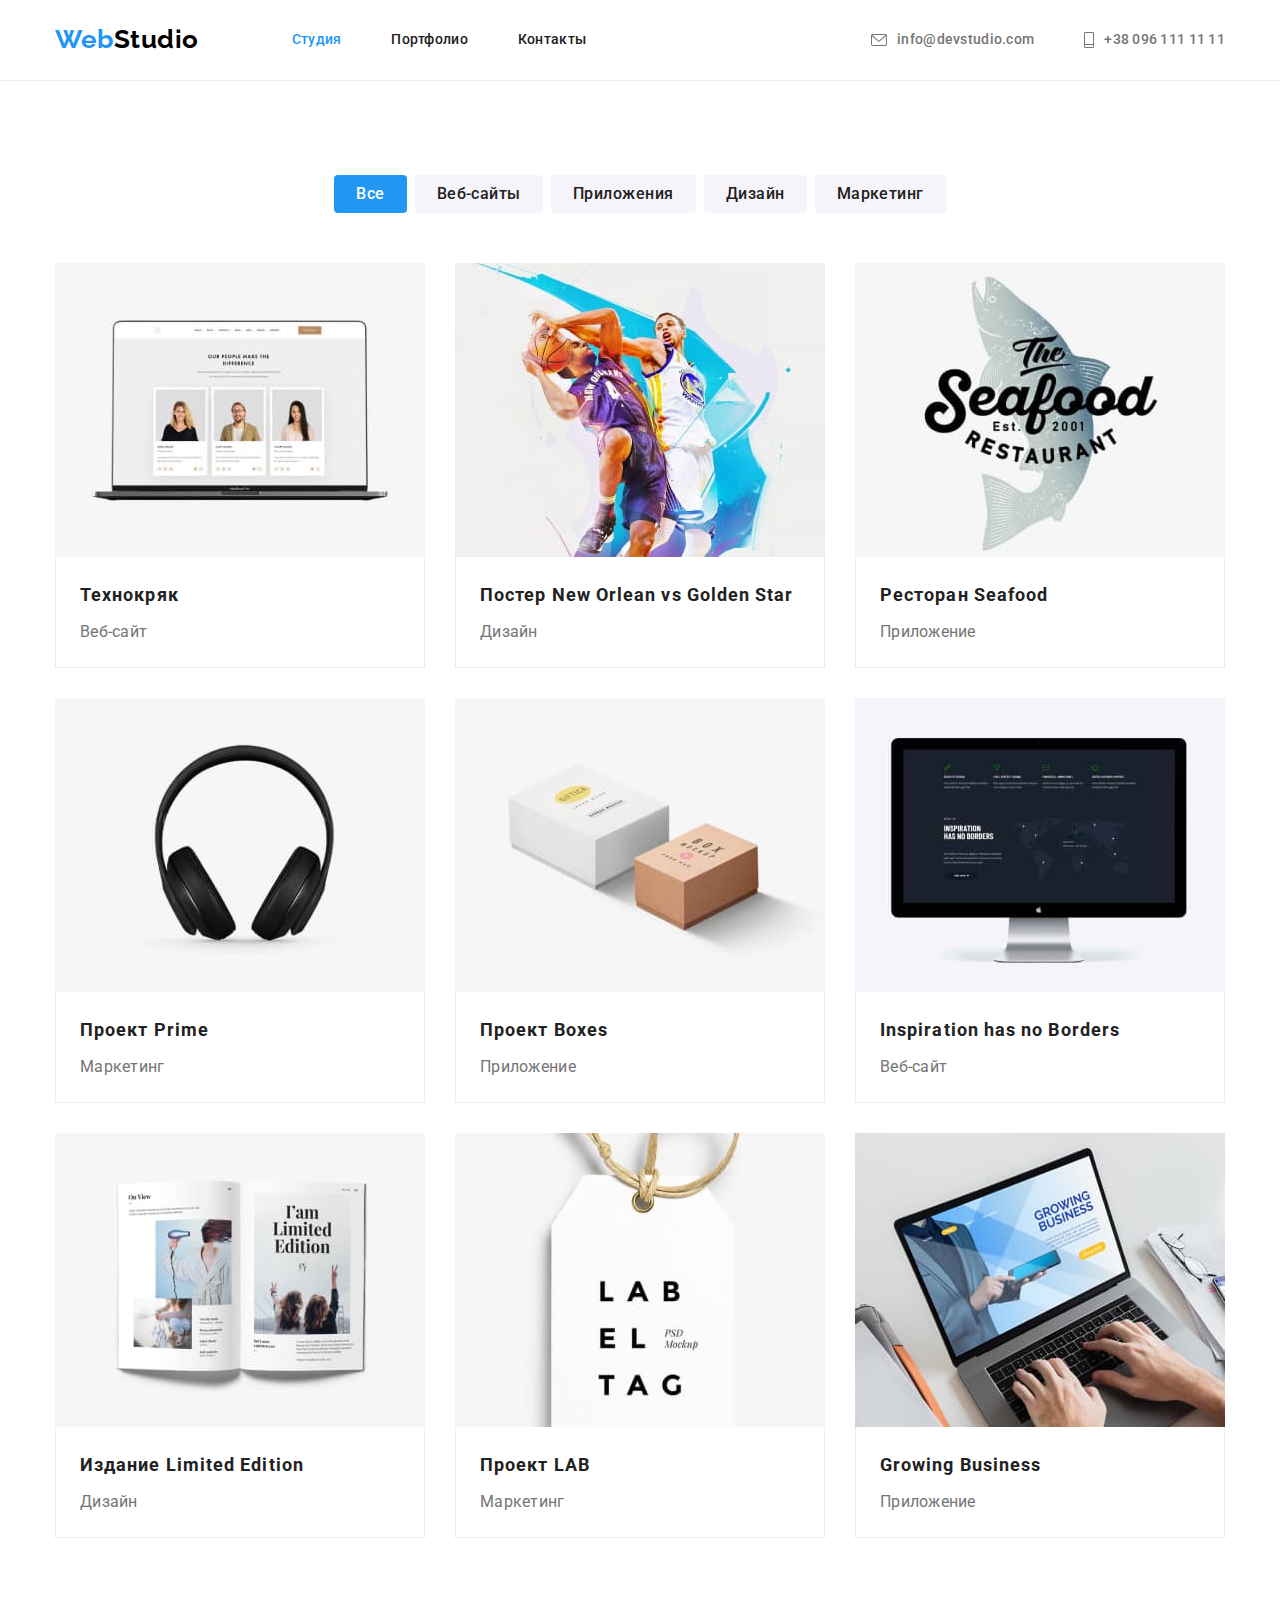
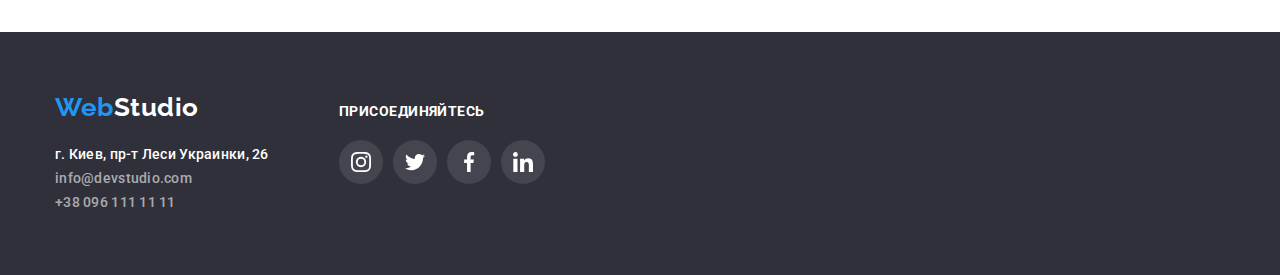
==== portfolio.html @ b3d47647 "Додано файли з попередньої роботи" ====
<!DOCTYPE html>
<html lang="ru">
  <head>
    <meta charset="UTF-8" />
    <meta http-equiv="X-UA-Compatible" content="IE=edge" />
    <meta name="viewport" content="width=device-width, initial-scale=1.0" />
    <title>Web Studio</title>
    <link rel="preconnect" href="https://fonts.googleapis.com" crossorigin />
    <link rel="preconnect" href="https://fonts.gstatic.com" crossorigin />
    <link
      rel="stylesheet"
      href="https://cdnjs.cloudflare.com/ajax/libs/modern-normalize/1.1.0/modern-normalize.min.css"
    />
    <link
      href="https://fonts.googleapis.com/css2?family=Raleway:wght@700&family=Roboto:wght@400;500;700;900&display=swap"
      rel="stylesheet"
    />
    <link rel="stylesheet" href="./css/styles.css" />
  </head>
  <body>
    <!-- HEADER -->
    <header class="header">
      <div class="header-container container">
        <a href="./index.html" class="logo link"
          ><span class="logo-text">Web</span>Studio</a
        >
        <nav class="nav">
          <ul class="nav-list list">
            <li class="nav-item">
              <a href="./index.html" class="nav-link link current">Студия</a>
            </li>
            <li class="nav-item">
              <a href="./portfolio.html" class="nav-link link">Портфолио</a>
            </li>
            <li class="nav-item">
              <a href="" class="nav-link link">Контакты</a>
            </li>
          </ul>
        </nav>
        <ul class="contacts-list list">
          <li class="contacts-item">
            <a href="mailto:info@devstudio.com" class="contacts-link link">
              <svg class="contacts-icon" width="16" height="12">
                <use href="./images/sprite.svg#icon-envelope"></use></svg
              >info@devstudio.com</a
            >
          </li>
          <li class="contacts-item">
            <a href="tel:+380961111111" class="contacts-link link">
              <svg class="contacts-icon" width="10" height="16">
                <use href="./images/sprite.svg#icon-phone"></use>
              </svg>
              +38 096 111 11 11</a
            >
          </li>
        </ul>
      </div>
    </header>
    <!-- MAIN -->
    <main>
      <section class="gallery section">
        <div class="container">
          <h1 class="gallery-title visually-hidden">Галлерея работ</h1>
          <ul class="filter-list list">
            <li class="filter-item">
              <button type="button" class="btn filter-btn active">Все</button>
            </li>
            <li class="filter-item">
              <button type="button" class="btn filter-btn">Веб-сайты</button>
            </li>
            <li class="filter-item">
              <button type="button" class="btn filter-btn">Приложения</button>
            </li>
            <li class="filter-item">
              <button type="button" class="btn filter-btn">Дизайн</button>
            </li>
            <li class="filter-item">
              <button type="button" class="btn filter-btn">Маркетинг</button>
            </li>
          </ul>
          <ul class="gallery-list list">
            <li class="gallery-item">
              <a href="" class="gallery-link link">
                <img src="./images/gallery/img1.jpg" alt="ноутбук" />
                <div class="item-contant">
                  <h2 class="gallery-item-title">Технокряк</h2>
                  <p class="gallery-item-text">Веб-сайт</p>
                </div>
              </a>
            </li>
            <li class="gallery-item">
              <a href="" class="gallery-link link">
                <img
                  src="./images/gallery/img2.jpg"
                  alt="два баскетболиста"
                  width="370"
                  height="294"
                />
                <div class="item-contant">
                  <h2 class="gallery-item-title">
                    Постер New Orlean vs Golden Star
                  </h2>
                  <p class="gallery-item-text">Дизайн</p>
                </div>
              </a>
            </li>
            <li class="gallery-item">
              <a href="" class="gallery-link link">
                <img
                  src="./images/gallery/img3.jpg"
                  alt="емблема ресторану"
                  width="370"
                  height="294"
                />
                <div class="item-contant">
                  <h2 class="gallery-item-title">Ресторан Seafood</h2>
                  <p class="gallery-item-text">Приложение</p>
                </div>
              </a>
            </li>
            <li class="gallery-item">
              <a href="" class="gallery-link link">
                <img
                  src="./images/gallery/img4.jpg"
                  alt="большие наушники"
                  width="370"
                  height="294"
                />
                <div class="item-contant">
                  <h2 class="gallery-item-title">Проект Prime</h2>
                  <p class="gallery-item-text">Маркетинг</p>
                </div>
              </a>
            </li>
            <li class="gallery-item">
              <a href="" class="gallery-link link">
                <img
                  src="./images/gallery/img5.jpg"
                  alt="две коробочки"
                  width="370"
                  height="294"
                />
                <div class="item-contant">
                  <h2 class="gallery-item-title">Проект Boxes</h2>
                  <p class="gallery-item-text">Приложение</p>
                </div>
              </a>
            </li>
            <li class="gallery-item">
              <a href="" class="gallery-link link">
                <img
                  src="./images/gallery/img6.jpg"
                  alt="монитор"
                  width="370"
                  height="294"
                />
                <div class="item-contant">
                  <h2 lang="en" class="gallery-item-title">
                    Inspiration has no Borders
                  </h2>
                  <p class="gallery-item-text">Веб-сайт</p>
                </div>
              </a>
            </li>
            <li class="gallery-item">
              <a href="" class="gallery-link link">
                <img
                  src="./images/gallery/img7.jpg"
                  alt="открытая книга"
                  width="370"
                  height="294"
                />
                <div class="item-contant">
                  <h2 class="gallery-item-title">Издание Limited Edition</h2>
                  <p class="gallery-item-text">Дизайн</p>
                </div>
              </a>
            </li>
            <li class="gallery-item">
              <a href="" class="gallery-link link">
                <img
                  src="./images/gallery/img8.jpg"
                  alt="етикетка"
                  width="370"
                  height="294"
                />
                <div class="item-contant">
                  <h2 class="gallery-item-title">Проект LAB</h2>
                  <p class="gallery-item-text">Маркетинг</p>
                </div>
              </a>
            </li>
            <li class="gallery-item">
              <a href="" class="gallery-link link">
                <img
                  src="./images/gallery/img9.jpg"
                  alt="ноутбук"
                  width="370"
                  height="294"
                />
                <div class="item-contant">
                  <h2 lang="en" class="gallery-item-title">Growing Business</h2>
                  <p class="gallery-item-text">Приложение</p>
                </div>
              </a>
            </li>
          </ul>
        </div>
      </section>
    </main>
    <!-- FOOTER -->
    <footer class="footer">
      <div class="footer-container container">
        <div class="logo-address">
          <a href="./index.html" class="logo logo-footer link"
            ><span class="logo-text">Web</span>Studio</a
          >
          <address class="address">
            <ul class="address-list list">
              <li class="address-item">
                <a
                  href="https://goo.gl/maps/xPSwr2SGFZyQGNAF9"
                  target="_blank"
                  rel="noopener noreferrer nofollow"
                  class="address-link map link"
                  >г. Киев, пр-т Леси Украинки, 26</a
                >
              </li>
              <li class="address-item">
                <a href="mailto:info@devstudio.com" class="address-link link"
                  >info@devstudio.com</a
                >
              </li>
              <li class="address-item">
                <a href="tel:+380961111111" class="address-link link"
                  >+38 096 111 11 11</a
                >
              </li>
            </ul>
          </address>
        </div>
        <div class="join-us">
          <h2 class="join-title">присоединяйтесь</h2>
          <ul class="join-list list">
            <li class="join-item">
              <a href="" class="join-link">
                <svg width="20" height="20">
                  <use href="./images/sprite.svg#icon-instagram"></use>
                </svg>
              </a>
            </li>
            <li class="join-item">
              <a href="" class="join-link">
                <svg width="20" height="20">
                  <use href="./images/sprite.svg#icon-twitter"></use>
                </svg>
              </a>
            </li>
            <li class="join-item">
              <a href="" class="join-link">
                <svg width="20" height="20">
                  <use href="./images/sprite.svg#icon-facebook"></use>
                </svg>
              </a>
            </li>
            <li class="join-item">
              <a href="" class="join-link">
                <svg width="20" height="20">
                  <use href="./images/sprite.svg#icon-linkedin"></use>
                </svg>
              </a>
            </li>
          </ul>
        </div>
      </div>
    </footer>
  </body>
</html>
---- css/styles.css ----
/* COMMON CSS */
:root {
  --primary-text-color: #757575;
  --tittle-text-color: #212121;
  --accent-color: #2196f3;
  --primary-color: #ffffff;
  --primary-bg-color: #ffffff;
  --secondary-bg-color: #2f303a;
  --btn-hover-bgcolor: #188ce8;
  --gallery-item-border-color: #eeeeee;
  --gallery-filter-bg-color: #f5f4fa;
  --team-bg-color: #f5f4fa;
  --header-border-color: #ececec;
  --hero-btn-shadow: rgba(0, 0, 0, 0.15);
  --team-item-shadow: 0px 1px 3px rgba(0, 0, 0, 0.12),
    0px 1px 1px rgba(0, 0, 0, 0.14), 0px 2px 1px rgba(0, 0, 0, 0.2);
}
body {
  background-color: var(--primary-bg-color);
  color: var(--primary-text-color);
  font-family: Roboto, sans-serif;
  letter-spacing: 0.03em;
}
h1,
h2,
h3,
h4,
h5,
h6,
p {
  margin: 0;
}
img {
  display: block;
  max-width: 100%;
}
.list {
  margin: 0;
  padding: 0;

  list-style: none;
}
.link {
  text-decoration: none;

  font-weight: 500;
  font-size: 14px;
  line-height: 1.14;
  letter-spacing: 0.02em;
}
.visually-hidden {
  position: absolute;
  width: 1px;
  height: 1px;
  margin: -1px;
  border: 0;
  padding: 0;
  white-space: nowrap;
  clip-path: inset(100%);
  clip: rect(0 0 0 0);
  overflow: hidden;
}
.container {
  width: 1200px;
  margin: 0 auto;
  padding-left: 15px;
  padding-right: 15px;
}
.section {
  padding-top: 94px;
  padding-bottom: 94px;
}
/* BUTTON CSS */
.btn {
  border: 0;
  font-family: inherit;
  background-color: var(--accent-color);
  color: var(--primary-color);

  font-weight: 700;
  font-size: 16px;
  line-height: 1.88;
  letter-spacing: 0.06em;

  cursor: pointer;
}
.btn:hover,
.btn:focus {
  background-color: var(--btn-hover-bgcolor);
}
/* ----------- HEADER ------------*/
.header {
  border-bottom: 1px solid var(--header-border-color);
}
.header-container {
  display: flex;
  align-items: center;
}

/* ----------- LOGO ------------*/
.logo {
  display: block;
  padding-top: 24px;
  padding-bottom: 25px;

  font-family: 'Raleway', sans-serif;
  color: #000000;
  font-weight: 700;
  font-size: 26px;
  line-height: 1.19;
}
.logo-text {
  color: var(--accent-color);
}
.logo:hover,
.logo:focus {
  color: var(--accent-color);
}
/* ----------- nav-list ------------*/
.nav {
  margin-left: 93px;
}
.nav-list {
  display: flex;
}
.nav-item:not(:last-child) {
  margin-right: 50px;
}
.nav-link {
  display: block;
  padding-top: 32px;
  padding-bottom: 32px;
  color: var(--tittle-text-color);
}
.nav-link:hover,
.nav-link:focus {
  color: var(--accent-color);
}
.nav-link.current {
  color: var(--accent-color);
}
/* ----------- contacts-list ------------*/
.contacts-list {
  display: flex;
  margin-left: auto;
}
.contacts-item:not(:last-child) {
  margin-right: 50px;
}
.contacts-link {
  display: flex;
  align-items: center;
  padding-top: 32px;
  padding-bottom: 32px;
  color: var(--primary-text-color);
}
.contacts-link:hover,
.contacts-link:focus {
  color: var(--accent-color);
}
.contacts-icon {
  fill: currentColor;
  margin-right: 10px;
}
/* ----------- HERO ------------*/
.hero-btn {
  display: inline-block;
  min-width: 200px;
  border-radius: 4px;
  padding: 10px 32px;

  box-shadow: 0px 4px 4px var(--hero-btn-shadow);
}
.hero {
  max-width: 1600px;
  height: 600px;
  margin: 0 auto;
  padding-top: 200px;
  padding-bottom: 200px;
  text-align: center;

  background-color: #c4c4c4;
  background-image: linear-gradient(
      rgba(47, 48, 58, 0.4),
      rgba(47, 48, 58, 0.4)
    ),
    url(../images/hero-bg.jpg);
  background-repeat: no-repeat;
  background-position: center;
  background-size: cover;
}
.hero-title {
  display: block;
  width: 696px;
  margin-bottom: 30px;
  margin-left: auto;
  margin-right: auto;

  color: var(--primary-color);
  font-weight: 900;
  font-size: 44px;
  line-height: 1.36;
  letter-spacing: 0.06em;
  text-transform: uppercase;
}
/* ----------- ADVANTAGES ------------*/
.advantages-list {
  display: flex;
}
.advantages-item {
  flex-basis: calc(100% / 4);
}
.advantages-item:not(:last-child) {
  margin-right: 30px;
}
.advantages-item-title {
  margin-bottom: 10px;

  color: var(--tittle-text-color);
  font-weight: 700;
  font-size: 14px;
  line-height: 1.14;
  text-transform: uppercase;
}
.advantages-item-text {
  font-size: 14px;
  line-height: 1.71;
}
.thumb-icon {
  display: flex;
  width: 270px;
  height: 120px;
  margin-bottom: 30px;

  background: #f5f4fa;
  border-radius: 4px;
}
.thumb-icon {
  display: flex;
  align-items: center;
  justify-content: center;
}
/* ----------- WHAT WE DO ------------*/
.work.section {
  padding-top: 0px;
}
.work-list {
  display: flex;
}
.work-list-item {
  flex-basis: calc(100% / 3);
}
.work-list-item:not(:last-child) {
  margin-right: 30px;
}
.work-title {
  margin-bottom: 50px;
  text-align: center;

  color: var(--tittle-text-color);
  font-weight: 700;
  font-size: 36px;
  line-height: 1.17;
}
/* ----------- OUR TEAM ------------*/
.team {
  background-color: var(--team-bg-color);
}
.team-list {
  display: flex;
}
.team-item-contant {
  /* padding: 30px 32px; */
  padding-top: 30px;
  padding-bottom: 30px;
}
.team-list-item {
  flex-basis: calc(100% / 4);
  border-radius: 0px 0px 4px 4px;

  box-shadow: var(--team-item-shadow);
}
.team-list-item:not(:last-child) {
  margin-right: 30px;
}
.team-title {
  margin-bottom: 50px;
  text-align: center;

  color: var(--tittle-text-color);
  font-weight: 700;
  font-size: 36px;
  line-height: 1.17;
}
.team-item-title {
  margin-bottom: 10px;
  text-align: center;

  color: var(--tittle-text-color);
  font-weight: 500;
  font-size: 16px;
  line-height: 1.19;
}
.team-item-text {
  margin-bottom: 16px;

  font-size: 16px;
  line-height: 1.17;
  text-align: center;
}
.social-list {
  display: flex;
  justify-content: center;
}
.social-item:not(:last-child) {
  margin-right: 10px;
}
.social-link {
  display: flex;
  align-items: center;
  justify-content: center;
  width: 44px;
  height: 44px;
  border-radius: 50%;

  fill: #afb1b8;
  border-color: var(--primary-bg-color);
}

.social-link:hover,
.social-link:focus {
  background-color: var(--accent-color);
  fill: var(--primary-color);
}

/* ----------- CLIENTS ------------*/
.clients {
  background-color: var(--primary-bg-color);
}
.clients-title {
  margin-bottom: 50px;
  text-align: center;

  color: var(--tittle-text-color);
  font-weight: 700;
  font-size: 36px;
  line-height: 1.17;
  text-align: center;
}
.clients-item:not(:last-child) {
  margin-right: 30px;
}
.clients-list {
  display: flex;
}
.clients-link {
  display: flex;
  align-items: center;
  justify-content: center;
  width: 170px;
  height: 92px;

  border: 1px solid #afb1b8;
  border-radius: 4px;
  fill: #afb1b8;
}
.clients-link:hover,
.clients-link:focus {
  border-color: var(--accent-color);
  fill: var(--accent-color);
}

/* ----------- FOOTER ------------*/
.footer {
  padding-top: 60px;
  padding-bottom: 60px;

  background-color: var(--secondary-bg-color);
}
.footer-container {
  display: flex;
  align-items: baseline;
}
.logo-footer {
  display: inline-block;
  margin-bottom: 20px;
  padding: 0;

  color: var(--primary-color);
}
.address-link {
  font-style: normal;
  color: rgba(255, 255, 255, 0.6);

  line-height: 1.71;
}
.address-link.map {
  color: var(--primary-color);
}
.address-link:hover,
.address-link:focus {
  color: var(--accent-color);
}
.join-us {
  display: block;
  min-width: 206px;
  margin-left: 70px;
}
.join-list {
  display: flex;
}
.join-item:not(:last-child) {
  margin-right: 10px;
}
.join-title {
  margin-bottom: 20px;

  color: var(--primary-color);
  font-weight: 700;
  font-size: 14px;
  line-height: 1.14;
  text-transform: uppercase;
}
.join-link {
  display: flex;
  align-items: center;
  justify-content: center;
  width: 44px;
  height: 44px;
  border-radius: 50%;

  background: rgba(255, 255, 255, 0.1);
  fill: var(--primary-color);
}
.join-link:hover,
.join-link:focus {
  background-color: var(--accent-color);
}

/* ----------- PORTFOLIO ------------*/
.filter-btn {
  display: inline-block;
  padding: 6px 22px;
  border-radius: 4px;

  background-color: var(--gallery-filter-bg-color);
  color: var(--tittle-text-color);
  font-weight: 500;
  line-height: 1.62;
  letter-spacing: 0.03em;

  border: none;
}
.filter-item:not(:last-child) {
  margin-right: 8px;
}
.filter-btn:hover,
.filter-btn:focus {
  box-shadow: 0px 3px 1px rgba(0, 0, 0, 0.1), 0px 1px 2px rgba(0, 0, 0, 0.08),
    0px 2px 2px rgba(0, 0, 0, 0.12);
}
.filter-btn:hover,
.filter-btn:focus {
  background-color: var(--accent-color);
  color: var(--primary-color);
}
.filter-btn.active {
  background-color: var(--accent-color);
  color: var(--primary-color);
}
.filter-list {
  display: flex;
  justify-content: center;
  margin-bottom: 50px;
}
.gallery-list {
  display: flex;
  flex-wrap: wrap;
  margin-top: -30px;
  margin-left: -30px;
}
.gallery-item {
  flex-basis: calc(100% / 3 - 30px);
  margin-top: 30px;
  margin-left: 30px;
}
.gallery-item:hover,
.gallery-item:focus {
  box-shadow: 0px 1px 1px rgba(0, 0, 0, 0.12), 0px 4px 4px rgba(0, 0, 0, 0.06),
    1px 4px 6px rgba(0, 0, 0, 0.16);
}
.item-contant {
  padding: 20px 24px;

  border-left: 1px solid var(--gallery-item-border-color);
  border-right: 1px solid var(--gallery-item-border-color);
  border-bottom: 1px solid var(--gallery-item-border-color);
}
.gallery-link:hover,
.gallery-link:focus {
  background-color: var(--accent-color);
}
.gallery-item-title {
  margin-bottom: 4px;

  color: var(--tittle-text-color);
  font-weight: 700;
  font-size: 18px;
  line-height: 2;
  letter-spacing: 0.06em;
}
.gallery-item-text {
  color: var(--primary-text-color);
  font-weight: 400;
  font-size: 16px;
  line-height: 1.88;
}
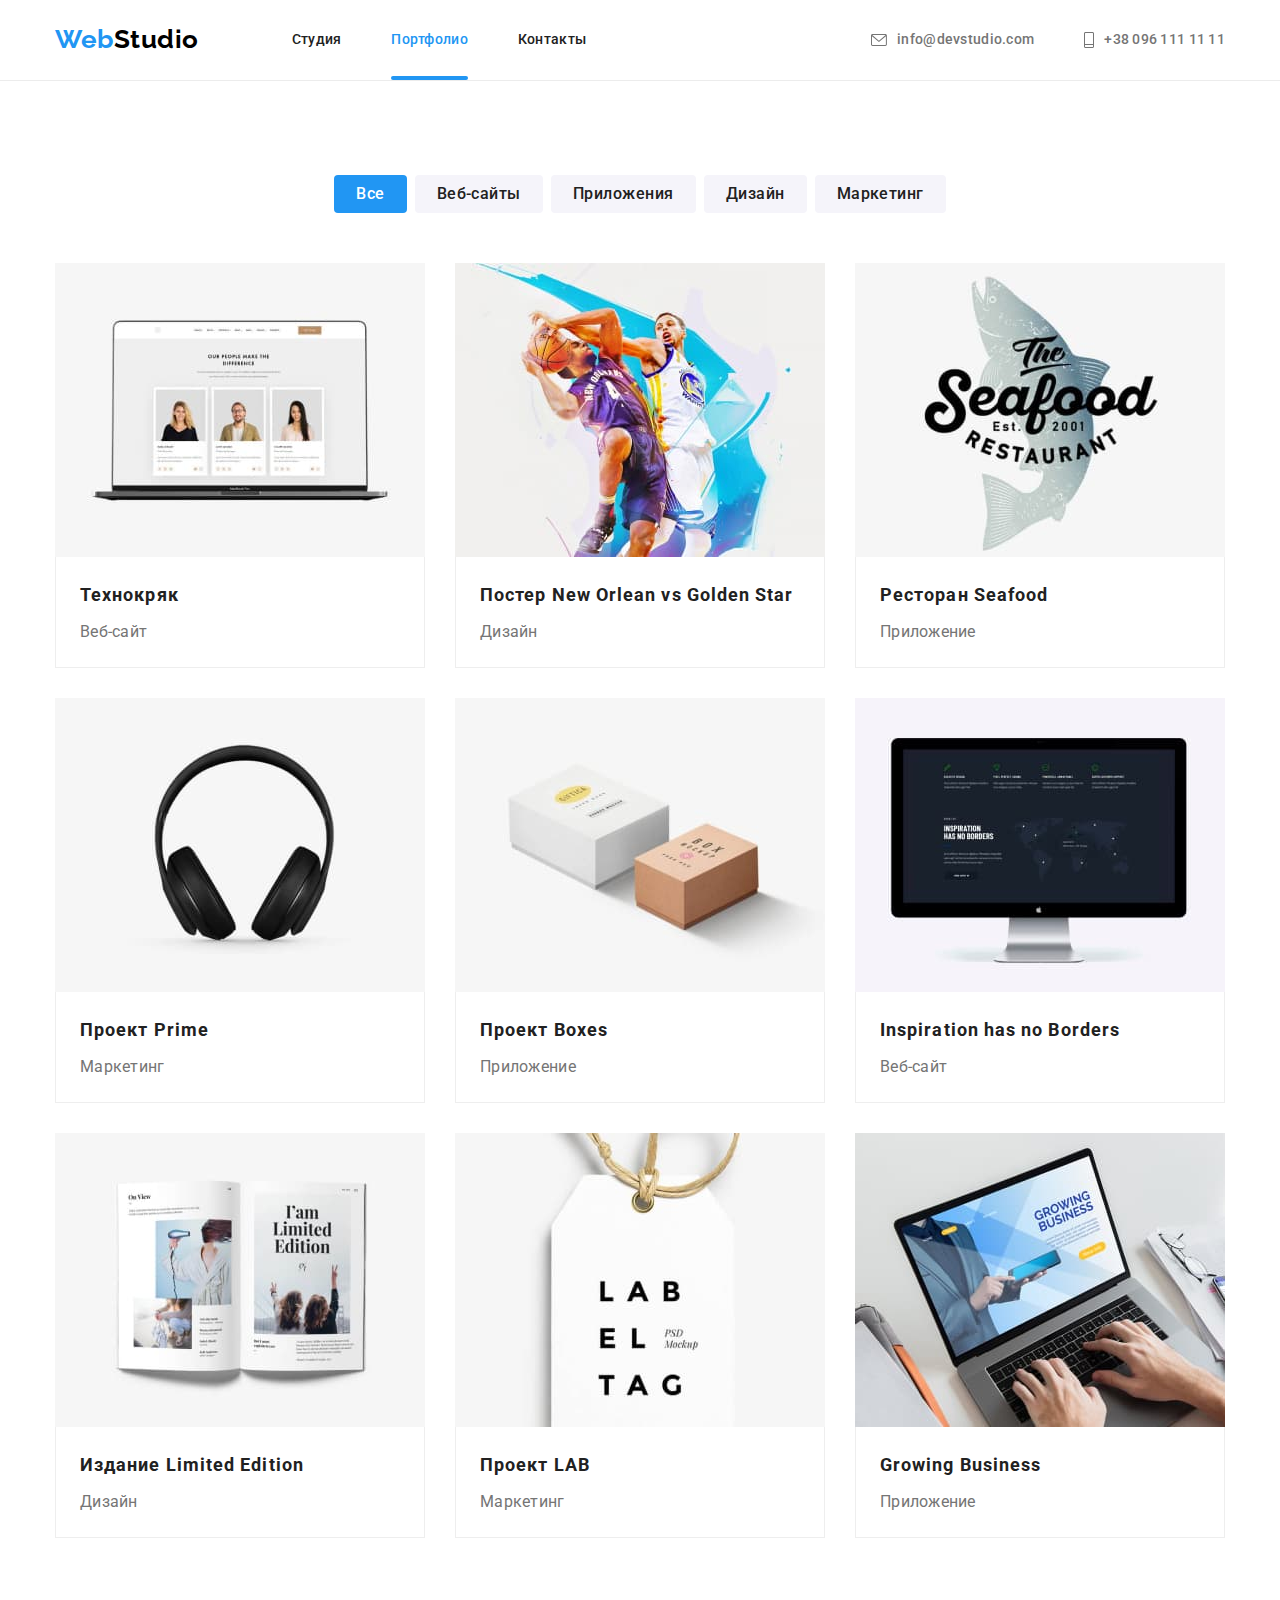
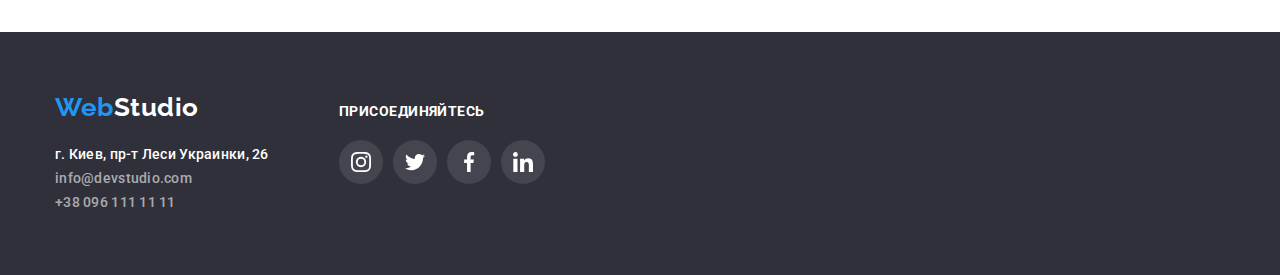
==== commit faccb829: "Задано transition" ====
--- a/portfolio.html
+++ b/portfolio.html
@@ -27,10 +27,12 @@
         <nav class="nav">
           <ul class="nav-list list">
             <li class="nav-item">
-              <a href="./index.html" class="nav-link link current">Студия</a>
+              <a href="./index.html" class="nav-link link">Студия</a>
             </li>
             <li class="nav-item">
-              <a href="./portfolio.html" class="nav-link link">Портфолио</a>
+              <a href="./portfolio.html" class="nav-link link current"
+                >Портфолио</a
+              >
             </li>
             <li class="nav-item">
               <a href="" class="nav-link link">Контакты</a>
--- a/css/styles.css
+++ b/css/styles.css
@@ -83,6 +83,7 @@
   letter-spacing: 0.06em;
 
   cursor: pointer;
+  transition: background-color 250ms cubic-bezier(0.4, 0, 0.2, 1);
 }
 .btn:hover,
 .btn:focus {
@@ -108,6 +109,8 @@
   font-weight: 700;
   font-size: 26px;
   line-height: 1.19;
+
+  transition: color 250ms cubic-bezier(0.4, 0, 0.2, 1);
 }
 .logo-text {
   color: var(--accent-color);
@@ -127,10 +130,24 @@
   margin-right: 50px;
 }
 .nav-link {
+  position: relative;
   display: block;
   padding-top: 32px;
   padding-bottom: 32px;
   color: var(--tittle-text-color);
+
+  transition: color 250ms cubic-bezier(0.4, 0, 0.2, 1);
+}
+.nav-link.current::after {
+  content: '';
+  position: absolute;
+  display: block;
+  width: 100%;
+  height: 4px;
+  bottom: 0;
+
+  background-color: var(--accent-color);
+  border-radius: 2px;
 }
 .nav-link:hover,
 .nav-link:focus {
@@ -153,6 +170,8 @@
   padding-top: 32px;
   padding-bottom: 32px;
   color: var(--primary-text-color);
+
+  transition: color 250ms cubic-bezier(0.4, 0, 0.2, 1);
 }
 .contacts-link:hover,
 .contacts-link:focus {
@@ -325,6 +344,9 @@
 
   fill: #afb1b8;
   border-color: var(--primary-bg-color);
+
+  transition: background-color 250ms cubic-bezier(0.4, 0, 0.2, 1),
+    fill 250ms cubic-bezier(0.4, 0, 0.2, 1);
 }
 
 .social-link:hover,
@@ -363,6 +385,9 @@
   border: 1px solid #afb1b8;
   border-radius: 4px;
   fill: #afb1b8;
+
+  transition: border-color 250ms cubic-bezier(0.4, 0, 0.2, 1),
+    fill 250ms cubic-bezier(0.4, 0, 0.2, 1);
 }
 .clients-link:hover,
 .clients-link:focus {
@@ -393,6 +418,8 @@
   color: rgba(255, 255, 255, 0.6);
 
   line-height: 1.71;
+
+  transition: color 250ms cubic-bezier(0.4, 0, 0.2, 1);
 }
 .address-link.map {
   color: var(--primary-color);
@@ -431,6 +458,8 @@
 
   background: rgba(255, 255, 255, 0.1);
   fill: var(--primary-color);
+
+  transition: background-color 250ms cubic-bezier(0.4, 0, 0.2, 1);
 }
 .join-link:hover,
 .join-link:focus {
@@ -450,19 +479,20 @@
   letter-spacing: 0.03em;
 
   border: none;
+
+  transition: color 250ms cubic-bezier(0.4, 0, 0.2, 1),
+    background-color 250ms cubic-bezier(0.4, 0, 0.2, 1),
+    box-shadow 250ms cubic-bezier(0.4, 0, 0.2, 1);
 }
 .filter-item:not(:last-child) {
   margin-right: 8px;
-}
-.filter-btn:hover,
-.filter-btn:focus {
-  box-shadow: 0px 3px 1px rgba(0, 0, 0, 0.1), 0px 1px 2px rgba(0, 0, 0, 0.08),
-    0px 2px 2px rgba(0, 0, 0, 0.12);
 }
 .filter-btn:hover,
 .filter-btn:focus {
   background-color: var(--accent-color);
   color: var(--primary-color);
+  box-shadow: 0px 3px 1px rgba(0, 0, 0, 0.1), 0px 1px 2px rgba(0, 0, 0, 0.08),
+    0px 2px 2px rgba(0, 0, 0, 0.12);
 }
 .filter-btn.active {
   background-color: var(--accent-color);
@@ -483,6 +513,8 @@
   flex-basis: calc(100% / 3 - 30px);
   margin-top: 30px;
   margin-left: 30px;
+
+  transition: box-shadow 250ms cubic-bezier(0.4, 0, 0.2, 1);
 }
 .gallery-item:hover,
 .gallery-item:focus {
@@ -495,10 +527,6 @@
   border-left: 1px solid var(--gallery-item-border-color);
   border-right: 1px solid var(--gallery-item-border-color);
   border-bottom: 1px solid var(--gallery-item-border-color);
-}
-.gallery-link:hover,
-.gallery-link:focus {
-  background-color: var(--accent-color);
 }
 .gallery-item-title {
   margin-bottom: 4px;
